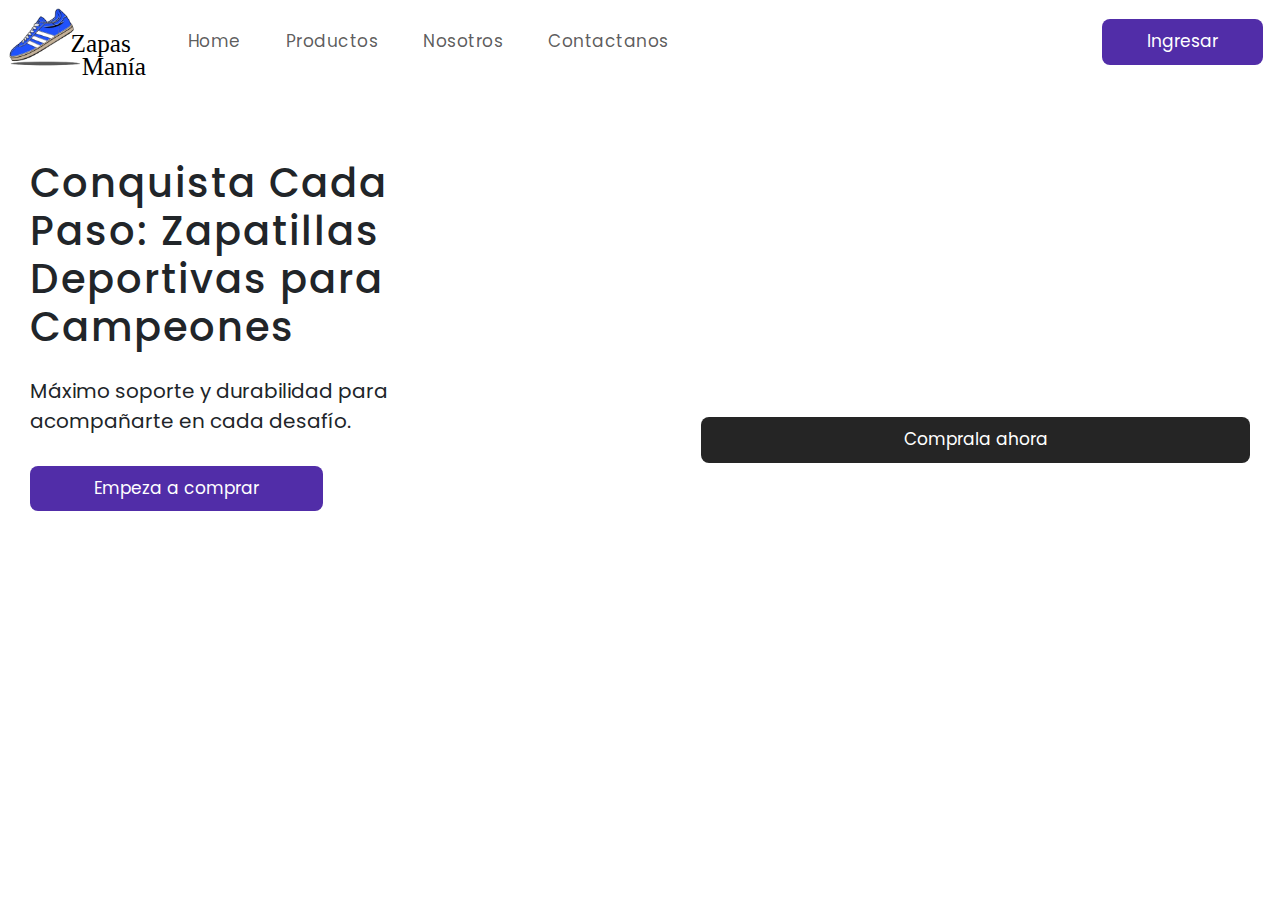
==== index.html @ 16e9c8e8 "Merge branch 'productos' into testing" ====
<!DOCTYPE html>
<html lang="en">
<head>
  <meta charset="UTF-8">
  <meta name="description" content="Bienvenido al sitio oficial de ZapasMania. Encontrá en esta tienda online las mejores zapatillas deportiva, creadas con tecnología y diseño.">
  <meta name="keywords" content="sneakers, ecommerce, shoes, online store">
  <meta name="viewport" content="width=device-width, initial-scale=1.0">
  <title>ZapasMania</title>
  <link rel="shortcut icon" href="./img/favicon.png" type="image/x-icon">
  <link href="https://cdn.jsdelivr.net/npm/bootstrap@5.3.3/dist/css/bootstrap.min.css" rel="stylesheet" integrity="sha384-QWTKZyjpPEjISv5WaRU9OFeRpok6YctnYmDr5pNlyT2bRjXh0JMhjY6hW+ALEwIH" crossorigin="anonymous">
  <link rel="stylesheet" href="https://cdn.jsdelivr.net/npm/bootstrap-icons@1.11.3/font/bootstrap-icons.min.css">
  <link rel="stylesheet" href="./css/main.css">
  <link rel="stylesheet" href="./css/navbar.css">
  <link rel="stylesheet" href="./css/heropage.css">
</head>
<body>

  <header>
    <nav class="navbar navbar-expand-lg">
      <div class="container-fluid">
        <a class="navbar-brand" href="./index.html">
          <div class="logo-container">
            <img src="./img/logo.svg" alt="ZapasMania Logo">
          </div>
        </a>
        <button class="navbar-toggler" type="button" data-bs-toggle="collapse" data-bs-target="#navbar-links" aria-controls="navbar-links" aria-expanded="false" aria-label="Toggle navigation">
          <span class="navbar-toggler-icon"></span>
        </button>
        <div class="collapse navbar-collapse" id="navbar-links">
          <ul class="navbar-nav ms-4 me-auto mb-2 mb-lg-0 gap-5 align-items-center">
            <li class="nav-item">
              <a class="nav-link" href="#">Home</a>
            </li>
            <li class="nav-item">
              <a class="nav-link" href="#">Productos</a>
            </li>
            <li class="nav-item">
              <a class="nav-link" href="#">Nosotros</a>
            </li>
            <li class="nav-item">
              <a class="nav-link" href="#">Contactanos</a>
            </li>
          </ul>
          <div class="d-flex gap-4 me-3" id="userOptions"></div>
 
        
        </div>
      </div>
    </nav>
  </header>

  <main>
    <div class="main-wrapper">
      <div class="hero-text__container">
        <h2>Conquista Cada Paso: Zapatillas Deportivas para Campeones</h2>
        <p>Máximo soporte y durabilidad para acompañarte en cada desafío.</p>
        <button type="button" class="btn-3">Empeza a comprar</button>
      </div>
      
        <div class="producto-destacado-hero">
          <div class="hero-product__container">
            <img src="" alt="" id="idImgProductoDestacado">
          </div>
          <div class="hero-product-description">
            <p id="idHeroProductTitle"></p>
            <p id="idHeroProductPrize"></p>
            <button type="button" class="btn-2">Comprala ahora</button>
          </div>
        </div>
      </div>
    </div>
  </main>

  <script src="https://cdn.jsdelivr.net/npm/bootstrap@5.3.3/dist/js/bootstrap.bundle.min.js" integrity="sha384-YvpcrYf0tY3lHB60NNkmXc5s9fDVZLESaAA55NDzOxhy9GkcIdslK1eN7N6jIeHz" crossorigin="anonymous"></script>
  <script src="./js/app.js"></script>
  <script src="./js/navbar.js"></script>
  <script src="./js/hero-page.js"></script>
</body>
</html>
---- css/main.css ----
@import url("https://cdn.jsdelivr.net/npm/bootstrap-icons@1.11.3/font/bootstrap-icons.min.css");
@import url("https://fonts.googleapis.com/css2?family=Poppins:ital,wght@0,100;0,200;0,300;0,400;0,500;0,600;0,700;0,800;0,900;1,100;1,200;1,300;1,400;1,500;1,600;1,700;1,800;1,900&display=swap");
@import url("https://fonts.googleapis.com/css2?family=Poppins:ital,wght@0,100;0,200;0,300;0,400;0,500;0,600;0,700;0,800;0,900;1,100;1,200;1,300;1,400;1,500;1,600;1,700;1,800;1,900&display=swap");

* {
  padding: 0;
  margin: 0;
  box-sizing: border-box;
}

html {
  font-size: 62.5%;
}

body {
  font-family: "Poppins", sans-serif;
  display: flex;
  flex-direction: column;
  justify-content: space-between;
  align-items: center;
  /* height: 100vh; */
}

header {
  width: 100%;
}

main {
  margin-top: 2rem;
  display: flex;
  flex-direction: column;
  justify-content: space-between;
  align-items: center;
}
---- css/navbar.css ----
.navbar {
  width: 100%;
  margin-bottom: 0.5rem;
  min-height: 75px;
  z-index: 5000;
  background-color: #fff;
}

.logo-container {
  width: 150px;
  object-fit: cover;
}

.logo-container img {
  width: 100%;
}

.nav-link {
  font-size: 1.7rem !important;
  letter-spacing: 0.05rem;
}

i {
  font-size: 2.5rem;
}

.dropdown-item {
  font-size: 1.6rem !important;
  padding: 0.6rem 1rem;
}

.dropdown-menu hr {
  width: 80%;
  margin: 10px auto;
}

.nav-link {
  position: relative;
  margin-right: 5px;
}

.nav-link i {
  z-index: 2;
  font-size: 3rem;
}

.n-elementos-favoritos,
.n-elementos-carrito {
  display: flex;
  align-items: center;
  justify-content: center;
  background-color: #252525;
  color: #fff;
  width: 20px;
  height: 20px;
  border-radius: 50%;
  font-size: 1.3rem;
  position: absolute;
  right: -5px;
  top: 0;
  z-index: 1;
}

.btn-1 {
  background-color: #512da8;
  color: #fff;
  padding: 1rem 4.5rem;
  font-size: 1.7rem;
  border-radius: 8px;
  border: none;
  cursor: pointer;
  outline: none;
}

.btn-1:hover {
  background-color: #44258b;
  transition: all 0.1s ease-in-out;
  font-weight: 500;
}
---- css/heropage.css ----
body {
  overflow: hidden;
}

main {
  padding: 1rem 3rem;
}

.main-wrapper {
  height: 100%;
  margin-top: 4rem;
  display: flex;
  flex-direction: row;
  align-items: center;
}

.hero-text__container {
  width: 40%;
  display: flex;
  flex-direction: column;
  gap: 2rem;
  z-index: 2;
}

.hero-text__container h2 {
  font-size: 4rem;
  letter-spacing: 0.2rem;
}

.hero-text__container p {
  font-size: 2rem;
  padding-right: 10rem;
}

.producto-destacado-hero {
  width: 60%;
}

.hero-product__container {
  width: 100%;
  object-fit: cover;
  padding: 7rem;
  display: flex;
  flex-direction: column;
  border-radius: 280px;
}

.hero-product__container img {
  transform: translateX(-60px) scaleX(-1) rotate(20deg);
  filter: drop-shadow(-8px 30px 40px #512de8);
  z-index: 1;
}

.hero-product__container p {
  font-size: 1.4rem;
  text-align: end;
}

.hero-product-description {
  margin-top: 5rem;
  align-self: flex-end;
  z-index: 1;
  display: flex;
  flex-direction: column;
}

.hero-product-description p {
  font-size: 1.8rem;
  text-align: end;
  white-space: wrap;
  font-weight: 700;
}

.btn-2 {
  background-color: #252525;
  color: #fff;
  padding: 1rem 4.5rem;
  font-size: 1.7rem;
  border-radius: 8px;
  border: none;
  cursor: pointer;
  outline: none;
  width: 75%;
  align-self: flex-end;
  z-index: 1000;
}

.btn-2:hover,
.btn-2:focus {
  background-color: #040307;
  transition: all 0.1s ease-in-out;
  font-weight: 500;
}

.btn-3 {
  background-color: #512da8;
  color: #fff;
  padding: 1rem 4.5rem;
  font-size: 1.7rem;
  border-radius: 8px;
  border: none;
  cursor: pointer;
  outline: none;
  width: 60%;
  align-items: start;
}

.btn-3:hover,
.btn-3:focus {
  background-color: #44258b;
  transition: all 0.1s ease-in-out;
  font-weight: 500;
}
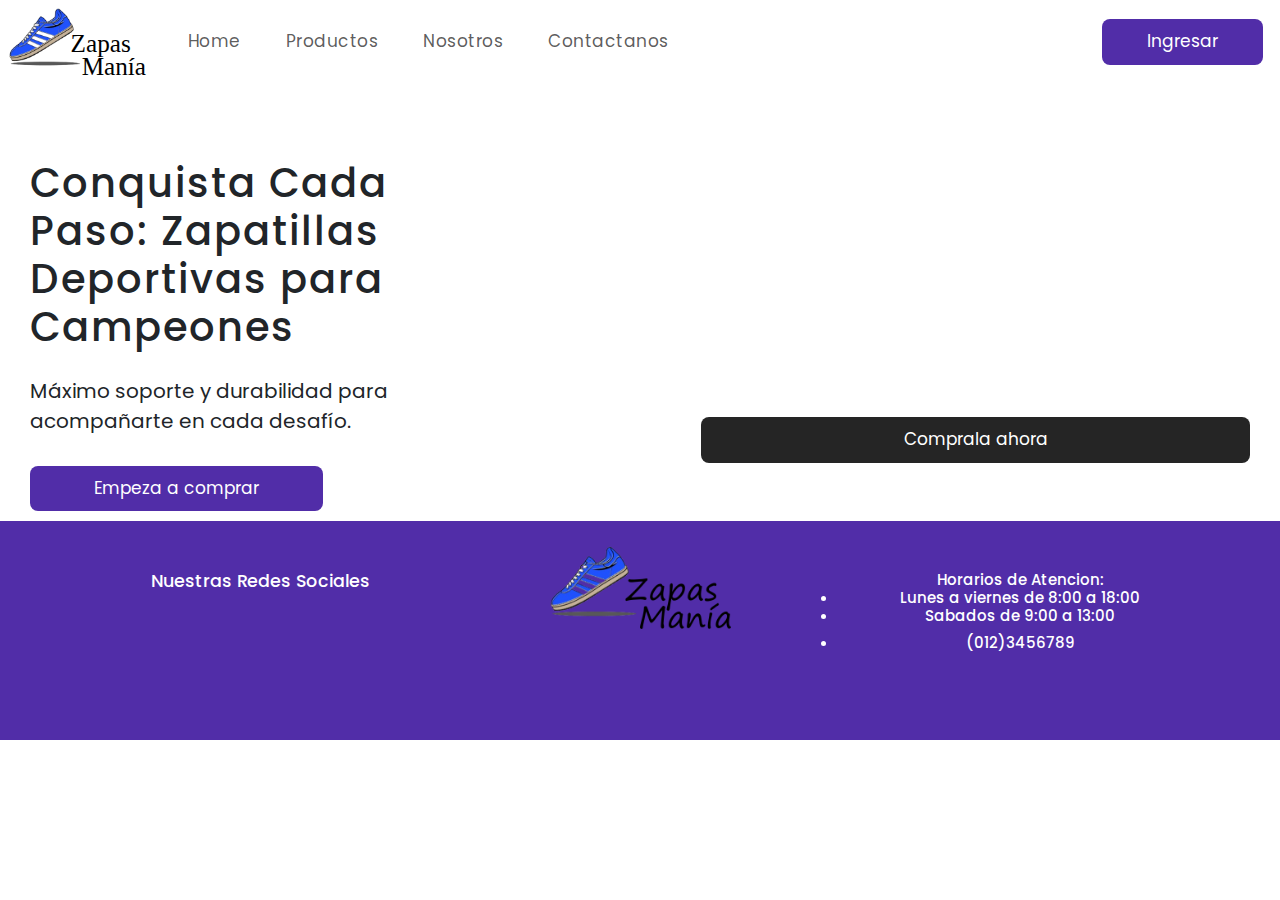
==== commit e9a28004: "Merge branch 'detalleProducto' into testing" ====
--- a/index.html
+++ b/index.html
@@ -6,12 +6,20 @@
   <meta name="keywords" content="sneakers, ecommerce, shoes, online store">
   <meta name="viewport" content="width=device-width, initial-scale=1.0">
   <title>ZapasMania</title>
+   <link
+      rel="stylesheet"
+      href="https://cdnjs.cloudflare.com/ajax/libs/font-awesome/6.5.2/css/all.min.css"
+      integrity="sha512-SnH5WK+bZxgPHs44uWIX+LLJAJ9/2PkPKZ5QiAj6Ta86w+fsb2TkcmfRyVX3pBnMFcV7oQPJkl9QevSCWr3W6A=="
+      crossorigin="anonymous"
+      referrerpolicy="no-referrer"
+    />
   <link rel="shortcut icon" href="./img/favicon.png" type="image/x-icon">
   <link href="https://cdn.jsdelivr.net/npm/bootstrap@5.3.3/dist/css/bootstrap.min.css" rel="stylesheet" integrity="sha384-QWTKZyjpPEjISv5WaRU9OFeRpok6YctnYmDr5pNlyT2bRjXh0JMhjY6hW+ALEwIH" crossorigin="anonymous">
   <link rel="stylesheet" href="https://cdn.jsdelivr.net/npm/bootstrap-icons@1.11.3/font/bootstrap-icons.min.css">
   <link rel="stylesheet" href="./css/main.css">
   <link rel="stylesheet" href="./css/navbar.css">
   <link rel="stylesheet" href="./css/heropage.css">
+  <link rel="stylesheet" href="./css/footer.css">
 </head>
 <body>
 
@@ -29,13 +37,13 @@
         <div class="collapse navbar-collapse" id="navbar-links">
           <ul class="navbar-nav ms-4 me-auto mb-2 mb-lg-0 gap-5 align-items-center">
             <li class="nav-item">
-              <a class="nav-link" href="#">Home</a>
+              <a class="nav-link" href="./pages/home-admin.html">Home</a>
             </li>
             <li class="nav-item">
-              <a class="nav-link" href="#">Productos</a>
+              <a class="nav-link" href="./pages/productos.html">Productos</a>
             </li>
             <li class="nav-item">
-              <a class="nav-link" href="#">Nosotros</a>
+              <a class="nav-link" href="./pages/sobreNosotros.html">Nosotros</a>
             </li>
             <li class="nav-item">
               <a class="nav-link" href="#">Contactanos</a>
@@ -70,10 +78,47 @@
       </div>
     </div>
   </main>
+  <footer>
+      <section class="container">
+        <article class="row">
+          <div class="col-sm-12 col-md-4 text-center py-5">
+            <h6 class="mb-3 fs-3">Nuestras Redes Sociales</h6>
+            <a href="https://es-la.facebook.com/" target="_blank" class="me-2 fs-4"
+              ><i class="fa-brands fa-square-facebook fa-2x text-light"></i
+            ></a>
+            <a href="https://www.instagram.com/" target="_blank" class="me-2 fs-4"
+              ><i class="fa-brands fa-square-instagram fa-2x text-light"></i
+            ></a>
+            <a href="https://x.com/Inicio/" target="_blank" class="me-2 fs-4"
+              ><i class="fa-brands fa-x-twitter fa-2x text-light"></i
+            ></a>
+             <a href="https://ar.linkedin.com/" target="_blank" class="me-2 fs-4"
+              ><i class="fa-brands fa-linkedin fa-2x text-light"></i
+            ></a>
+          </div>
+          <div class="col-sm-12 col-md-4 text-center py-2">
+            <img class="w-50" src="../img/logo.png" alt="imglogo" />
+          </div>
+          <div class="col-sm-12 col-md-4 text-center py-5">
+            
+            <h6 class="pb-5 fs-4">
+              Horarios de Atencion:
+
+              <li>Lunes a viernes de 8:00 a 18:00</li>
+              <li>Sabados de 9:00 a 13:00</li>
+              <li><i class="fa-solid fa-headset fa-fw text-light"></i>(012)3456789</li>
+              
+            </h6>
+          </div>
+          <div>
+         
+        </article>
+      </section>
+    </footer> 
 
   <script src="https://cdn.jsdelivr.net/npm/bootstrap@5.3.3/dist/js/bootstrap.bundle.min.js" integrity="sha384-YvpcrYf0tY3lHB60NNkmXc5s9fDVZLESaAA55NDzOxhy9GkcIdslK1eN7N6jIeHz" crossorigin="anonymous"></script>
   <script src="./js/app.js"></script>
   <script src="./js/navbar.js"></script>
   <script src="./js/hero-page.js"></script>
 </body>
-</html>+</html>
--- a/css/footer.css
+++ b/css/footer.css
@@ -0,0 +1,16 @@
+footer {
+  background-color: #512da8;
+  color: white;
+  text-align: center;
+  padding: 20px;
+  font-family: "Poppins", sans-serif;
+  bottom: 0;
+  width: 100%;
+}
+.espacioLogo {
+  margin-top: 50px;
+}
+
+.botonError {
+  color: #512da8;
+}
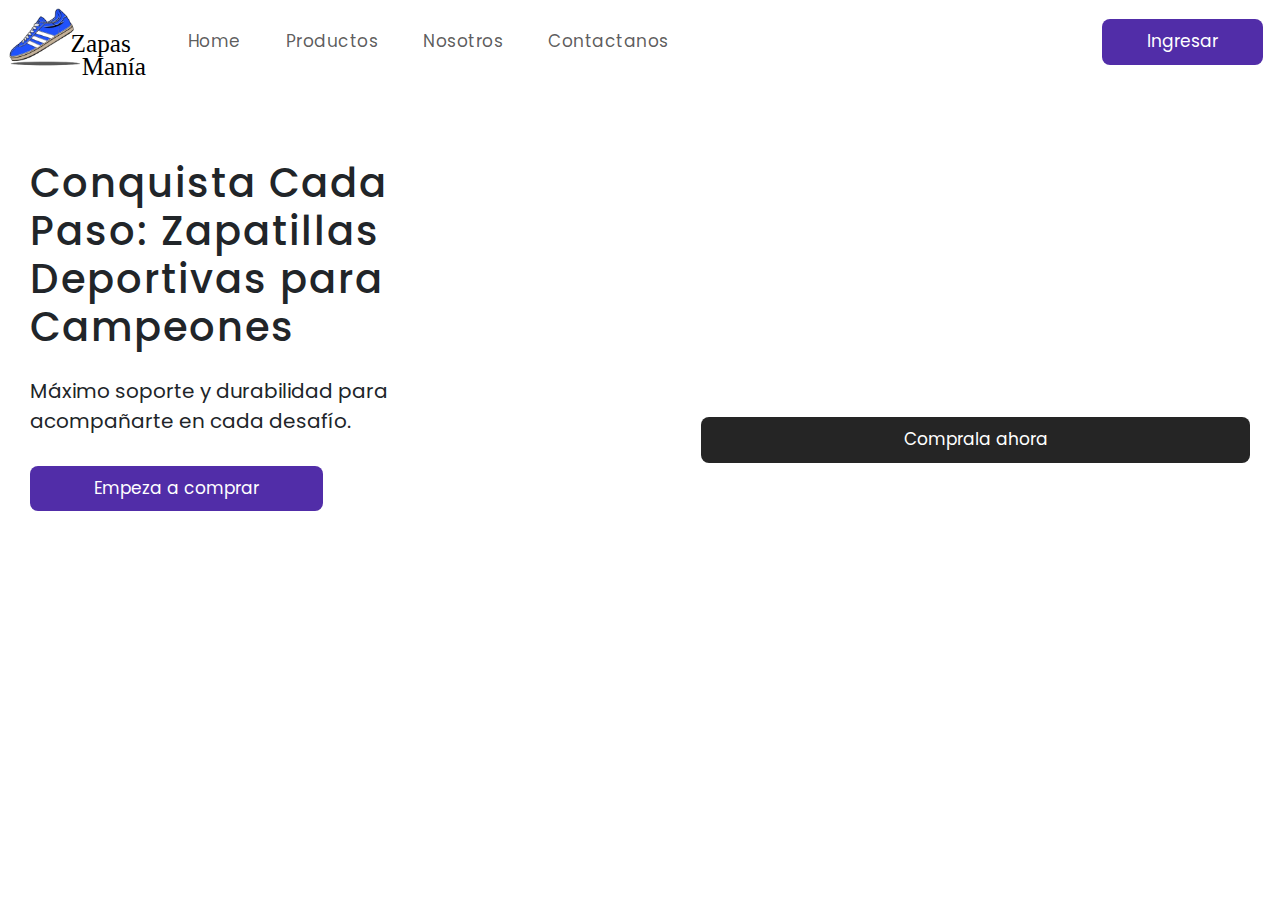
==== commit b9f90ff0: "fix(sobre-nosotros): remove duplicate sobre-nosotros page" ====
--- a/index.html
+++ b/index.html
@@ -5,6 +5,13 @@
   <meta name="description" content="Bienvenido al sitio oficial de ZapasMania. Encontrá en esta tienda online las mejores zapatillas deportiva, creadas con tecnología y diseño.">
   <meta name="keywords" content="sneakers, ecommerce, shoes, online store">
   <meta name="viewport" content="width=device-width, initial-scale=1.0">
+  <link
+      rel="stylesheet"
+      href="https://cdnjs.cloudflare.com/ajax/libs/font-awesome/6.5.2/css/all.min.css"
+      integrity="sha512-SnH5WK+bZxgPHs44uWIX+LLJAJ9/2PkPKZ5QiAj6Ta86w+fsb2TkcmfRyVX3pBnMFcV7oQPJkl9QevSCWr3W6A=="
+      crossorigin="anonymous"
+      referrerpolicy="no-referrer"
+    />
   <title>ZapasMania</title>
    <link
       rel="stylesheet"
@@ -78,47 +85,10 @@
       </div>
     </div>
   </main>
-  <footer>
-      <section class="container">
-        <article class="row">
-          <div class="col-sm-12 col-md-4 text-center py-5">
-            <h6 class="mb-3 fs-3">Nuestras Redes Sociales</h6>
-            <a href="https://es-la.facebook.com/" target="_blank" class="me-2 fs-4"
-              ><i class="fa-brands fa-square-facebook fa-2x text-light"></i
-            ></a>
-            <a href="https://www.instagram.com/" target="_blank" class="me-2 fs-4"
-              ><i class="fa-brands fa-square-instagram fa-2x text-light"></i
-            ></a>
-            <a href="https://x.com/Inicio/" target="_blank" class="me-2 fs-4"
-              ><i class="fa-brands fa-x-twitter fa-2x text-light"></i
-            ></a>
-             <a href="https://ar.linkedin.com/" target="_blank" class="me-2 fs-4"
-              ><i class="fa-brands fa-linkedin fa-2x text-light"></i
-            ></a>
-          </div>
-          <div class="col-sm-12 col-md-4 text-center py-2">
-            <img class="w-50" src="../img/logo.png" alt="imglogo" />
-          </div>
-          <div class="col-sm-12 col-md-4 text-center py-5">
-            
-            <h6 class="pb-5 fs-4">
-              Horarios de Atencion:
-
-              <li>Lunes a viernes de 8:00 a 18:00</li>
-              <li>Sabados de 9:00 a 13:00</li>
-              <li><i class="fa-solid fa-headset fa-fw text-light"></i>(012)3456789</li>
-              
-            </h6>
-          </div>
-          <div>
-         
-        </article>
-      </section>
-    </footer> 
-
   <script src="https://cdn.jsdelivr.net/npm/bootstrap@5.3.3/dist/js/bootstrap.bundle.min.js" integrity="sha384-YvpcrYf0tY3lHB60NNkmXc5s9fDVZLESaAA55NDzOxhy9GkcIdslK1eN7N6jIeHz" crossorigin="anonymous"></script>
   <script src="./js/app.js"></script>
   <script src="./js/navbar.js"></script>
   <script src="./js/hero-page.js"></script>
+  
 </body>
 </html>
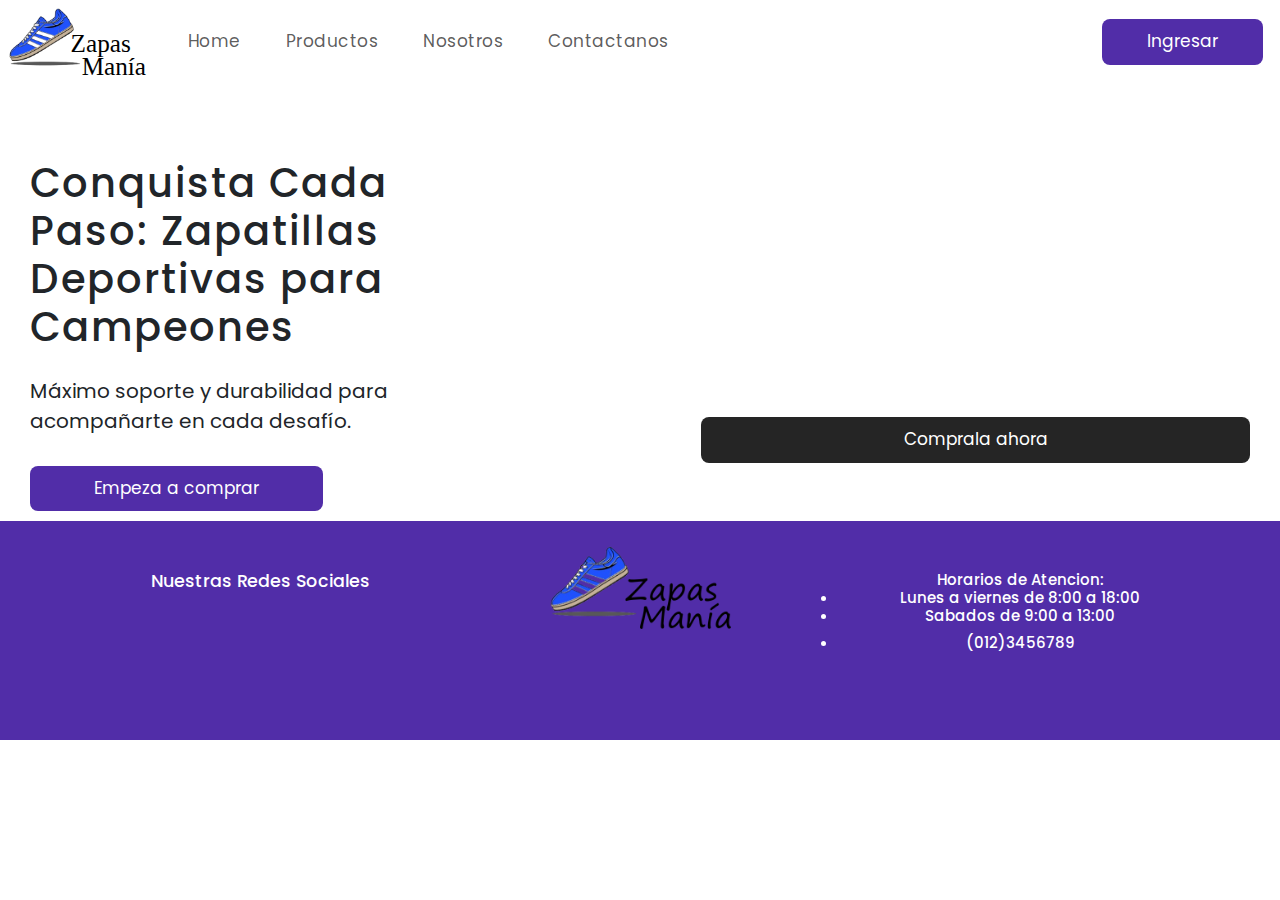
==== commit be257648: "Contactanos" ====
--- a/index.html
+++ b/index.html
@@ -5,13 +5,6 @@
   <meta name="description" content="Bienvenido al sitio oficial de ZapasMania. Encontrá en esta tienda online las mejores zapatillas deportiva, creadas con tecnología y diseño.">
   <meta name="keywords" content="sneakers, ecommerce, shoes, online store">
   <meta name="viewport" content="width=device-width, initial-scale=1.0">
-  <link
-      rel="stylesheet"
-      href="https://cdnjs.cloudflare.com/ajax/libs/font-awesome/6.5.2/css/all.min.css"
-      integrity="sha512-SnH5WK+bZxgPHs44uWIX+LLJAJ9/2PkPKZ5QiAj6Ta86w+fsb2TkcmfRyVX3pBnMFcV7oQPJkl9QevSCWr3W6A=="
-      crossorigin="anonymous"
-      referrerpolicy="no-referrer"
-    />
   <title>ZapasMania</title>
    <link
       rel="stylesheet"
@@ -53,7 +46,7 @@
               <a class="nav-link" href="./pages/sobreNosotros.html">Nosotros</a>
             </li>
             <li class="nav-item">
-              <a class="nav-link" href="#">Contactanos</a>
+              <a class="nav-link" href="./pages/contactanos.html">Contactanos</a>
             </li>
           </ul>
           <div class="d-flex gap-4 me-3" id="userOptions"></div>
@@ -85,10 +78,47 @@
       </div>
     </div>
   </main>
+  <footer>
+      <section class="container">
+        <article class="row">
+          <div class="col-sm-12 col-md-4 text-center py-5">
+            <h6 class="mb-3 fs-3">Nuestras Redes Sociales</h6>
+            <a href="https://es-la.facebook.com/" target="_blank" class="me-2 fs-4"
+              ><i class="fa-brands fa-square-facebook fa-2x text-light"></i
+            ></a>
+            <a href="https://www.instagram.com/" target="_blank" class="me-2 fs-4"
+              ><i class="fa-brands fa-square-instagram fa-2x text-light"></i
+            ></a>
+            <a href="https://x.com/Inicio/" target="_blank" class="me-2 fs-4"
+              ><i class="fa-brands fa-x-twitter fa-2x text-light"></i
+            ></a>
+             <a href="https://ar.linkedin.com/" target="_blank" class="me-2 fs-4"
+              ><i class="fa-brands fa-linkedin fa-2x text-light"></i
+            ></a>
+          </div>
+          <div class="col-sm-12 col-md-4 text-center py-2">
+            <img class="w-50" src="../img/logo.png" alt="imglogo" />
+          </div>
+          <div class="col-sm-12 col-md-4 text-center py-5">
+            
+            <h6 class="pb-5 fs-4">
+              Horarios de Atencion:
+
+              <li>Lunes a viernes de 8:00 a 18:00</li>
+              <li>Sabados de 9:00 a 13:00</li>
+              <li><i class="fa-solid fa-headset fa-fw text-light"></i>(012)3456789</li>
+              
+            </h6>
+          </div>
+          <div>
+         
+        </article>
+      </section>
+    </footer> 
+
   <script src="https://cdn.jsdelivr.net/npm/bootstrap@5.3.3/dist/js/bootstrap.bundle.min.js" integrity="sha384-YvpcrYf0tY3lHB60NNkmXc5s9fDVZLESaAA55NDzOxhy9GkcIdslK1eN7N6jIeHz" crossorigin="anonymous"></script>
   <script src="./js/app.js"></script>
   <script src="./js/navbar.js"></script>
   <script src="./js/hero-page.js"></script>
-  
 </body>
 </html>
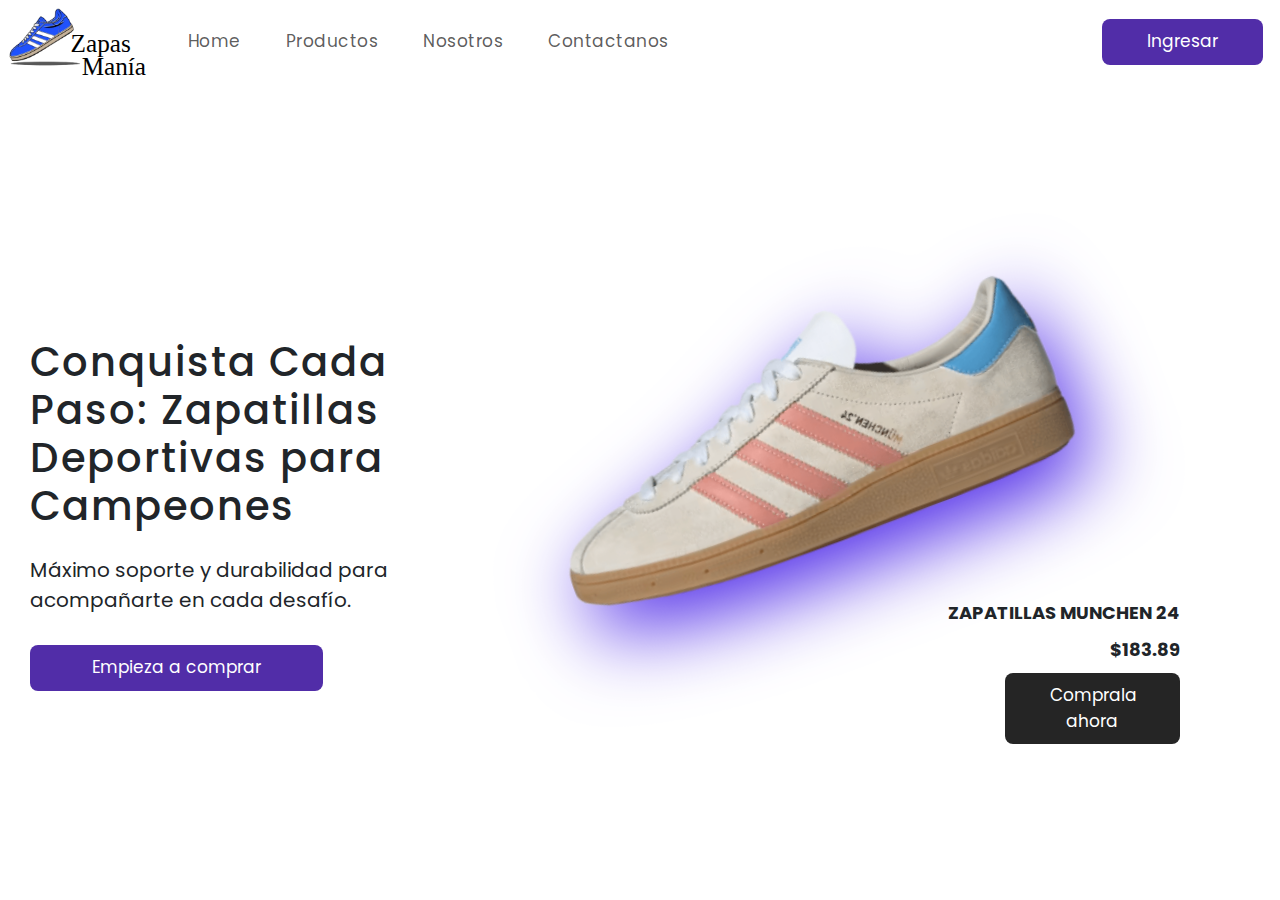
==== commit 2f60f271: "fix(hero-page): set the first product as 'destacado'" ====
--- a/index.html
+++ b/index.html
@@ -5,6 +5,13 @@
   <meta name="description" content="Bienvenido al sitio oficial de ZapasMania. Encontrá en esta tienda online las mejores zapatillas deportiva, creadas con tecnología y diseño.">
   <meta name="keywords" content="sneakers, ecommerce, shoes, online store">
   <meta name="viewport" content="width=device-width, initial-scale=1.0">
+  <link
+      rel="stylesheet"
+      href="https://cdnjs.cloudflare.com/ajax/libs/font-awesome/6.5.2/css/all.min.css"
+      integrity="sha512-SnH5WK+bZxgPHs44uWIX+LLJAJ9/2PkPKZ5QiAj6Ta86w+fsb2TkcmfRyVX3pBnMFcV7oQPJkl9QevSCWr3W6A=="
+      crossorigin="anonymous"
+      referrerpolicy="no-referrer"
+    />
   <title>ZapasMania</title>
    <link
       rel="stylesheet"
@@ -37,16 +44,16 @@
         <div class="collapse navbar-collapse" id="navbar-links">
           <ul class="navbar-nav ms-4 me-auto mb-2 mb-lg-0 gap-5 align-items-center">
             <li class="nav-item">
-              <a class="nav-link" href="./pages/home-admin.html">Home</a>
+              <a class="nav-link" href="./index.html">Home</a>
             </li>
             <li class="nav-item">
               <a class="nav-link" href="./pages/productos.html">Productos</a>
             </li>
             <li class="nav-item">
-              <a class="nav-link" href="./pages/sobreNosotros.html">Nosotros</a>
+              <a class="nav-link" href="./pages/sobre-nosotros.html">Nosotros</a>
             </li>
             <li class="nav-item">
-              <a class="nav-link" href="./pages/contactanos.html">Contactanos</a>
+              <a class="nav-link" href="./pages/contacto.html">Contactanos</a>
             </li>
           </ul>
           <div class="d-flex gap-4 me-3" id="userOptions"></div>
@@ -62,63 +69,27 @@
       <div class="hero-text__container">
         <h2>Conquista Cada Paso: Zapatillas Deportivas para Campeones</h2>
         <p>Máximo soporte y durabilidad para acompañarte en cada desafío.</p>
-        <button type="button" class="btn-3">Empeza a comprar</button>
+        <button type="button" class="btn-3" id="idBtnEmpezarAComprar">Empieza a comprar</button>
       </div>
       
         <div class="producto-destacado-hero">
           <div class="hero-product__container">
             <img src="" alt="" id="idImgProductoDestacado">
+            <div class="hero-product-description">
+              <p id="idHeroProductTitle"></p>
+              <p id="idHeroProductPrize"></p>
+              <button type="button" class="btn-2" id="idBtnComprarProductoDestacado">Comprala ahora</button>
+            </div>
           </div>
-          <div class="hero-product-description">
-            <p id="idHeroProductTitle"></p>
-            <p id="idHeroProductPrize"></p>
-            <button type="button" class="btn-2">Comprala ahora</button>
-          </div>
+       
         </div>
       </div>
     </div>
   </main>
-  <footer>
-      <section class="container">
-        <article class="row">
-          <div class="col-sm-12 col-md-4 text-center py-5">
-            <h6 class="mb-3 fs-3">Nuestras Redes Sociales</h6>
-            <a href="https://es-la.facebook.com/" target="_blank" class="me-2 fs-4"
-              ><i class="fa-brands fa-square-facebook fa-2x text-light"></i
-            ></a>
-            <a href="https://www.instagram.com/" target="_blank" class="me-2 fs-4"
-              ><i class="fa-brands fa-square-instagram fa-2x text-light"></i
-            ></a>
-            <a href="https://x.com/Inicio/" target="_blank" class="me-2 fs-4"
-              ><i class="fa-brands fa-x-twitter fa-2x text-light"></i
-            ></a>
-             <a href="https://ar.linkedin.com/" target="_blank" class="me-2 fs-4"
-              ><i class="fa-brands fa-linkedin fa-2x text-light"></i
-            ></a>
-          </div>
-          <div class="col-sm-12 col-md-4 text-center py-2">
-            <img class="w-50" src="../img/logo.png" alt="imglogo" />
-          </div>
-          <div class="col-sm-12 col-md-4 text-center py-5">
-            
-            <h6 class="pb-5 fs-4">
-              Horarios de Atencion:
-
-              <li>Lunes a viernes de 8:00 a 18:00</li>
-              <li>Sabados de 9:00 a 13:00</li>
-              <li><i class="fa-solid fa-headset fa-fw text-light"></i>(012)3456789</li>
-              
-            </h6>
-          </div>
-          <div>
-         
-        </article>
-      </section>
-    </footer> 
-
   <script src="https://cdn.jsdelivr.net/npm/bootstrap@5.3.3/dist/js/bootstrap.bundle.min.js" integrity="sha384-YvpcrYf0tY3lHB60NNkmXc5s9fDVZLESaAA55NDzOxhy9GkcIdslK1eN7N6jIeHz" crossorigin="anonymous"></script>
   <script src="./js/app.js"></script>
   <script src="./js/navbar.js"></script>
   <script src="./js/hero-page.js"></script>
+  
 </body>
 </html>
--- a/css/main.css
+++ b/css/main.css
@@ -18,17 +18,25 @@
   flex-direction: column;
   justify-content: space-between;
   align-items: center;
-  /* height: 100vh; */
+  min-height: 100vh;
 }
 
 header {
   width: 100%;
+  justify-self: flex-start;
 }
 
 main {
-  margin-top: 2rem;
+  padding-top: 2rem;
   display: flex;
   flex-direction: column;
   justify-content: space-between;
   align-items: center;
+  overflow-x: scroll;
+  height: 100%;
+  width: 100%;
 }
+
+footer {
+  overflow: hidden;
+}
--- a/css/heropage.css
+++ b/css/heropage.css
@@ -1,17 +1,20 @@
 body {
   overflow: hidden;
+  justify-content: stretch;
 }
 
 main {
   padding: 1rem 3rem;
+  flex: 1;
+  height: 100%;
 }
 
 .main-wrapper {
-  height: 100%;
   margin-top: 4rem;
   display: flex;
   flex-direction: row;
   align-items: center;
+  flex: 1;
 }
 
 .hero-text__container {
--- a/css/footer.css
+++ b/css/footer.css
@@ -6,6 +6,7 @@
   font-family: "Poppins", sans-serif;
   bottom: 0;
   width: 100%;
+  max-height: 150px;
 }
 .espacioLogo {
   margin-top: 50px;
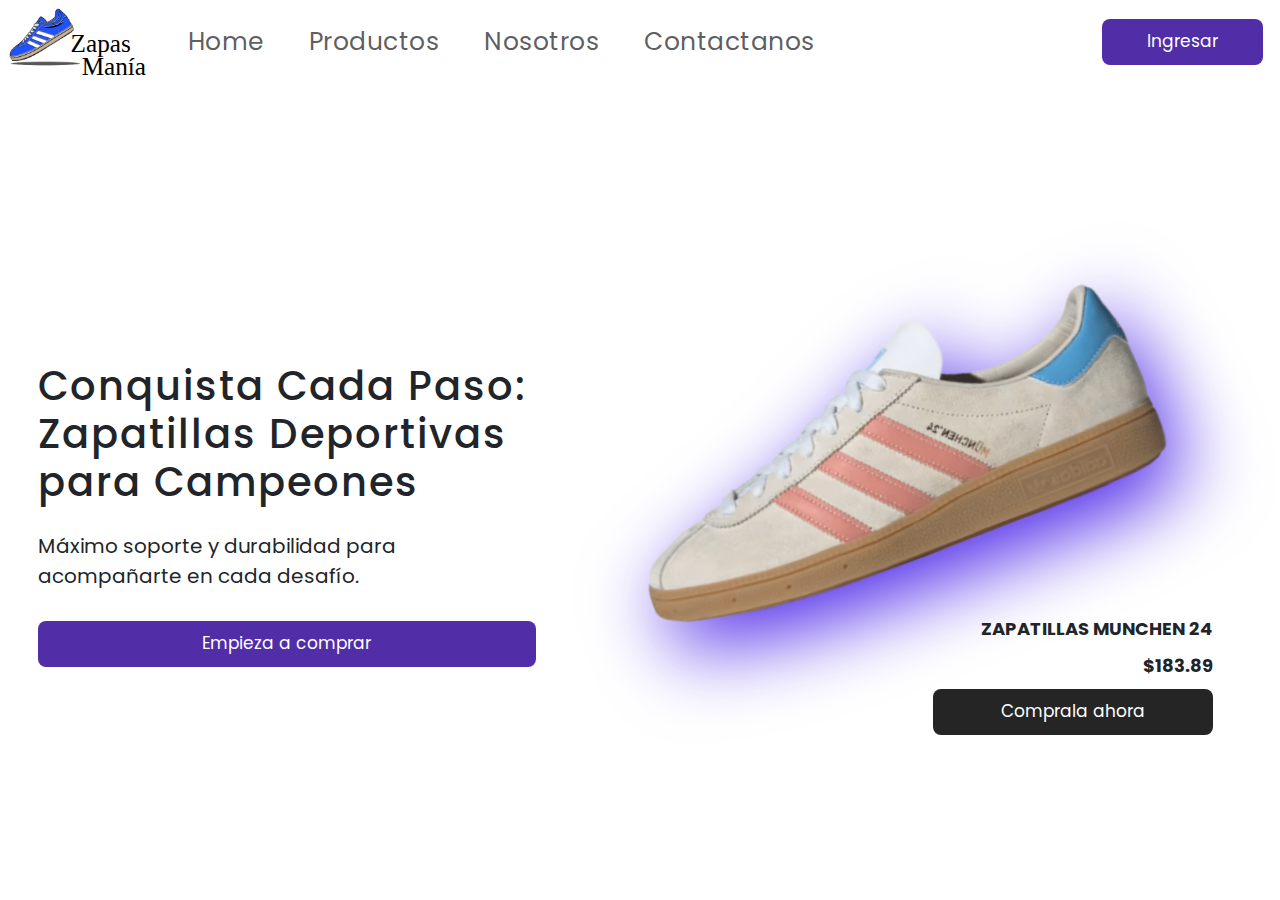
==== commit cecc0815: "fix(hero-page): some elements were overflowing" ====
--- a/index.html
+++ b/index.html
@@ -65,7 +65,7 @@
   </header>
 
   <main>
-    <div class="main-wrapper">
+    <div class="container-fluid main-wrapper ms-md-3">
       <div class="hero-text__container">
         <h2>Conquista Cada Paso: Zapatillas Deportivas para Campeones</h2>
         <p>Máximo soporte y durabilidad para acompañarte en cada desafío.</p>
--- a/css/navbar.css
+++ b/css/navbar.css
@@ -2,8 +2,7 @@
   width: 100%;
   margin-bottom: 0.5rem;
   min-height: 75px;
-  z-index: 5000;
-  background-color: #fff;
+  background-color: transparent;
 }
 
 .logo-container {
@@ -16,7 +15,8 @@
 }
 
 .nav-link {
-  font-size: 1.7rem !important;
+  font-size: 2.5rem !important;
+  padding-top: 0.5rem;
   letter-spacing: 0.05rem;
 }
 
--- a/css/heropage.css
+++ b/css/heropage.css
@@ -1,10 +1,10 @@
 body {
-  overflow: hidden;
+  overflow-x: hidden;
   justify-content: stretch;
 }
 
 main {
-  padding: 1rem 3rem;
+  padding: 1rem 0;
   flex: 1;
   height: 100%;
 }
@@ -23,6 +23,7 @@
   flex-direction: column;
   gap: 2rem;
   z-index: 2;
+  margin-left: 2rem;
 }
 
 .hero-text__container h2 {
@@ -32,7 +33,7 @@
 
 .hero-text__container p {
   font-size: 2rem;
-  padding-right: 10rem;
+  padding-right: 7rem;
 }
 
 .producto-destacado-hero {
@@ -49,7 +50,7 @@
 }
 
 .hero-product__container img {
-  transform: translateX(-60px) scaleX(-1) rotate(20deg);
+  transform: scaleX(-1) rotate(20deg);
   filter: drop-shadow(-8px 30px 40px #512de8);
   z-index: 1;
 }
@@ -65,6 +66,7 @@
   z-index: 1;
   display: flex;
   flex-direction: column;
+  min-width: 280px;
 }
 
 .hero-product-description p {
@@ -83,7 +85,7 @@
   border: none;
   cursor: pointer;
   outline: none;
-  width: 75%;
+  width: 100%;
   align-self: flex-end;
   z-index: 1000;
 }
@@ -104,7 +106,7 @@
   border: none;
   cursor: pointer;
   outline: none;
-  width: 60%;
+  width: 100%;
   align-items: start;
 }
 
@@ -114,3 +116,42 @@
   transition: all 0.1s ease-in-out;
   font-weight: 500;
 }
+
+@media (max-width: 768px) {
+  .main-wrapper {
+    flex-direction: column;
+    justify-content: center;
+    flex: 1;
+    overflow-y: scroll;
+  }
+
+  .hero-text__container h2 {
+    text-align: center;
+  }
+
+  .hero-text__container p {
+    padding-right: 0;
+    text-align: center;
+  }
+  .btn-3 {
+    width: 100%;
+  }
+  .hero-text__container {
+    width: 80%;
+    text-align: start;
+  }
+  .hero-product__container {
+    margin-top: 4rem;
+    padding: 0;
+  }
+  .hero-product-description {
+    margin-top: 5rem;
+    align-self: center;
+  }
+  .hero-product-description p {
+    font-size: 1.8rem;
+    text-align: center;
+    white-space: wrap;
+    font-weight: 700;
+  }
+}
